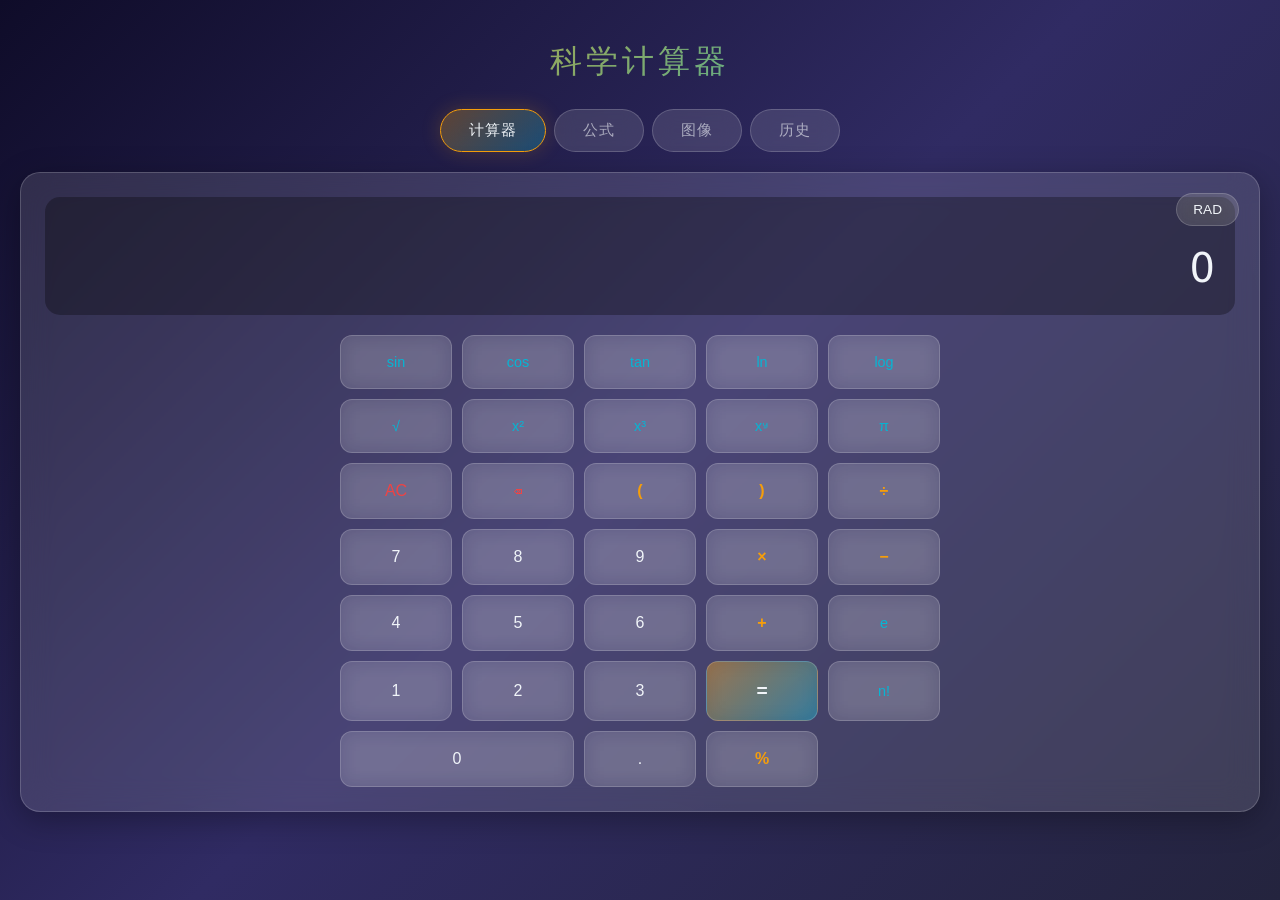
==== index.html @ 8cb12571 "Add scientific calculator with formula editor, function plotting, and history" ====
﻿<!DOCTYPE html>
<html lang="zh-CN">
<head>
<meta charset="UTF-8">
<meta name="viewport" content="width=device-width, initial-scale=1.0">
<title>科学计算器</title>
<link rel="stylesheet" href="style.css">
</head>
<body>
<div class="app-container">
  <div class="header">
    <h1>科学计算器</h1>
  </div>
  <div class="tabs">
    <button class="tab-btn active" onclick="switchTab(this,'calculator')">计算器</button>
    <button class="tab-btn" onclick="switchTab(this,'formula')">公式</button>
    <button class="tab-btn" onclick="switchTab(this,'plot')">图像</button>
    <button class="tab-btn" onclick="switchTab(this,'history')">历史</button>
  </div>
  <div id="tab-calculator" class="tab-content active">
    <div class="glass-card" style="position:relative">
      <button class="angle-toggle" id="angleToggle" onclick="toggleAngle()">RAD</button>
      <div class="calc-display">
        <div class="expr-line" id="exprLine"></div>
        <div class="result-line" id="resultLine">0</div>
      </div>
      <div class="calc-grid">
        <button class="calc-btn function" onclick="insertFunc(`sin(`)">sin</button>
        <button class="calc-btn function" onclick="insertFunc(`cos(`)">cos</button>
        <button class="calc-btn function" onclick="insertFunc(`tan(`)">tan</button>
        <button class="calc-btn function" onclick="insertFunc(`ln(`)">ln</button>
        <button class="calc-btn function" onclick="insertFunc(`log(`)">log</button>
        <button class="calc-btn function" onclick="insertFunc(`sqrt(`)">√</button>
        <button class="calc-btn function" onclick="insertFunc(`^2`)">x²</button>
        <button class="calc-btn function" onclick="insertFunc(`^3`)">x³</button>
        <button class="calc-btn function" onclick="insertFunc(`^`)">xʸ</button>
        <button class="calc-btn function" onclick="insertFunc(`pi`)">π</button>
        <button class="calc-btn clear" onclick="clearAll()">AC</button>
        <button class="calc-btn clear" onclick="deleteLast()">⌫</button>
        <button class="calc-btn operator" onclick="insertOp(`(`)">(</button>
        <button class="calc-btn operator" onclick="insertOp(`)`)">)</button>
        <button class="calc-btn operator" onclick="insertOp(`/`)">÷</button>
        <button class="calc-btn" onclick="insertNum(`7`)">7</button>
        <button class="calc-btn" onclick="insertNum(`8`)">8</button>
        <button class="calc-btn" onclick="insertNum(`9`)">9</button>
        <button class="calc-btn operator" onclick="insertOp(`*`)">×</button>
        <button class="calc-btn operator" onclick="insertOp(`-`)">−</button>
        <button class="calc-btn" onclick="insertNum(`4`)">4</button>
        <button class="calc-btn" onclick="insertNum(`5`)">5</button>
        <button class="calc-btn" onclick="insertNum(`6`)">6</button>
        <button class="calc-btn operator" onclick="insertOp(`+`)">+</button>
        <button class="calc-btn function" onclick="insertFunc(`e`)">e</button>
        <button class="calc-btn" onclick="insertNum(`1`)">1</button>
        <button class="calc-btn" onclick="insertNum(`2`)">2</button>
        <button class="calc-btn" onclick="insertNum(`3`)">3</button>
        <button class="calc-btn equals" onclick="calculate()">=</button>
        <button class="calc-btn function" onclick="insertFunc(`fact(`)">n!</button>
        <button class="calc-btn" onclick="insertNum(`0`)" style="grid-column:span 2">0</button>
        <button class="calc-btn" onclick="insertNum(`.`)">.</button>
        <button class="calc-btn operator" onclick="insertOp(`%`)">%</button>
      </div>
    </div>
  </div>
  <div id="tab-formula" class="tab-content">
    <div class="formula-section">
      <div class="glass-card">
        <h3 style="font-weight:400;margin-bottom:15px;color:var(--text-dim)">自定义公式编辑器</h3>
        <p style="font-size:0.9rem;color:var(--text-dim);margin-bottom:15px">输入数学表达式（如 a*x^2+b*x+c），系统将自动识别变量</p>
        <div class="formula-input-group">
          <input type="text" class="formula-input" id="formulaInput" placeholder="输入公式表达式，例如: a*x^2 + b*x + c" oninput="parseFormula()">
        </div>
        <div id="variablesPanel" class="variables-panel" style="display:none">
          <h4 style="font-size:0.95rem;color:var(--text-dim);margin-bottom:10px">识别到的变量（点击可快速填入）</h4>
          <div class="variable-list" id="variableTags"></div>
          <div class="variable-inputs" id="variableInputs"></div>
          <div style="display:flex;gap:10px;margin-top:15px">
            <button class="btn btn-primary" onclick="calculateFormula()">一键计算</button>
            <button class="btn" onclick="saveFormula()">保存公式</button>
            <button class="btn btn-danger" onclick="resetFormula()">重置</button>
          </div>
        </div>
        <div id="formulaResult" style="display:none">
          <div class="result-display">
            <div class="result-title">计算结果</div>
            <div class="result-value" id="resultValue"></div>
            <div class="result-process" id="resultProcess"></div>
          </div>
        </div>
      </div>
      <div class="glass-card saved-formulas">
        <h3>已保存的公式</h3>
        <div id="savedFormulasList">
          <div class="empty-state">
            <div class="empty-state-icon">📋</div>
            <div class="empty-state-text">暂无保存的公式</div>
          </div>
        </div>
      </div>
    </div>
  </div>
  <div id="tab-plot" class="tab-content">
    <div class="plot-section">
      <div class="glass-card">
        <h3 style="font-weight:400;margin-bottom:15px;color:var(--text-dim)">函数图像绘制</h3>
        <div class="plot-controls">
          <div class="plot-input-group" style="flex:2">
            <label>函数表达式 y = f(x)</label>
            <input type="text" id="plotFunctionInput" placeholder="例如: sin(x), x^2, ln(x)">
          </div>
          <button class="btn btn-primary" onclick="addFunction()">添加函数</button>
        </div>
        <div class="range-inputs">
          <div class="range-input-group">
            <label>X 最小值</label>
            <input type="number" id="xMin" value="-10" onchange="redrawPlot()">
          </div>
          <div class="range-input-group">
            <label>X 最大值</label>
            <input type="number" id="xMax" value="10" onchange="redrawPlot()">
          </div>
          <div class="range-input-group">
            <label>采样点数</label>
            <input type="number" id="samplePoints" value="500" onchange="redrawPlot()">
          </div>
        </div>
        <div class="functions-list" id="functionsList"></div>
      </div>
      <div class="plot-canvas-container">
        <canvas id="plotCanvas"></canvas>
      </div>
    </div>
  </div>
  <div id="tab-history" class="tab-content">
    <div class="history-section">
      <div class="glass-card">
        <div style="display:flex;justify-content:space-between;align-items:center;margin-bottom:20px">
          <h3 style="font-weight:400;color:var(--text-dim)">计算历史</h3>
          <button class="btn btn-danger" onclick="clearHistory()">清空历史</button>
        </div>
        <div id="historyList">
          <div class="empty-state">
            <div class="empty-state-icon">📜</div>
            <div class="empty-state-text">暂无历史记录</div>
          </div>
        </div>
      </div>
    </div>
  </div>
</div>
<script src="script.js"></script>
</body>
</html>
---- style.css ----
﻿*{margin:0;padding:0;box-sizing:border-box}
:root{--glass-bg:rgba(255,255,255,0.12);--glass-border:rgba(255,255,255,0.18);--glass-shadow:0 8px 32px rgba(0,0,0,0.3);--accent:#f59e0b;--accent2:#06b6d4;--text:#f1f5f9;--text-dim:rgba(241,245,249,0.6);--danger:#ef4444;--success:#22c55e}
body{min-height:100vh;background:linear-gradient(135deg,#0f0c29 0%,#302b63 50%,#24243e 100%);font-family:'Segoe UI',system-ui,-apple-system,sans-serif;color:var(--text);overflow-x:hidden}
.app-container{max-width:1400px;margin:0 auto;padding:20px;min-height:100vh;display:flex;flex-direction:column}
.header{text-align:center;padding:20px 0 10px}
.header h1{font-size:2rem;font-weight:300;letter-spacing:4px;background:linear-gradient(135deg,var(--accent),var(--accent2));-webkit-background-clip:text;-webkit-text-fill-color:transparent;text-transform:uppercase}
.tabs{display:flex;justify-content:center;gap:8px;margin:15px 0 20px}
.tab-btn{padding:10px 28px;border:1px solid var(--glass-border);background:var(--glass-bg);backdrop-filter:blur(10px);color:var(--text-dim);border-radius:25px;cursor:pointer;font-size:0.95rem;transition:all 0.3s ease;letter-spacing:1px}
.tab-btn:hover{background:rgba(255,255,255,0.2);color:var(--text)}
.tab-btn.active{background:linear-gradient(135deg,rgba(245,158,11,0.3),rgba(6,182,212,0.3));border-color:var(--accent);color:var(--text);box-shadow:0 0 20px rgba(245,158,11,0.2)}
.tab-content{display:none;animation:fadeIn 0.4s ease}
.tab-content.active{display:block}
@keyframes fadeIn{from{opacity:0;transform:translateY(10px)}to{opacity:1;transform:translateY(0)}}
.glass-card{background:var(--glass-bg);backdrop-filter:blur(16px);border:1px solid var(--glass-border);border-radius:20px;padding:24px;margin-bottom:20px;box-shadow:var(--glass-shadow)}
.calc-display{background:rgba(0,0,0,0.3);border-radius:15px;padding:20px;margin-bottom:20px;min-height:100px;display:flex;flex-direction:column;justify-content:flex-end}
.expr-line{font-size:1.1rem;color:var(--text-dim);text-align:right;min-height:28px;word-break:break-all}
.result-line{font-size:2.5rem;font-weight:300;text-align:right;color:var(--text);min-height:50px;word-break:break-all}
.angle-toggle{position:absolute;top:20px;right:20px;padding:8px 16px;border:1px solid var(--glass-border);background:var(--glass-bg);backdrop-filter:blur(10px);color:var(--text);border-radius:20px;cursor:pointer;font-size:0.85rem;transition:all 0.3s}
.angle-toggle:hover{background:rgba(255,255,255,0.2)}
.calc-grid{display:grid;grid-template-columns:repeat(5,1fr);gap:10px;max-width:600px;margin:0 auto}
.calc-btn{padding:18px 8px;border:1px solid var(--glass-border);background:var(--glass-bg);backdrop-filter:blur(10px);color:var(--text);border-radius:12px;cursor:pointer;font-size:1rem;transition:all 0.2s ease;user-select:none}
.calc-btn:hover{background:rgba(255,255,255,0.25);transform:translateY(-2px)}
.calc-btn:active{transform:scale(0.95);background:rgba(255,255,255,0.3)}
.calc-btn.operator{color:var(--accent);font-weight:600}
.calc-btn.function{color:var(--accent2);font-size:0.9rem}
.calc-btn.equals{background:linear-gradient(135deg,rgba(245,158,11,0.4),rgba(6,182,212,0.4));font-weight:700;font-size:1.2rem}
.calc-btn.clear{color:var(--danger)}
.formula-section{max-width:800px;margin:0 auto}
.formula-input-group{display:flex;gap:10px;margin-bottom:20px}
.formula-input{flex:1;padding:14px 18px;border:1px solid var(--glass-border);background:rgba(0,0,0,0.2);backdrop-filter:blur(10px);color:var(--text);border-radius:12px;font-size:1rem;outline:none;transition:border-color 0.3s}
.formula-input:focus{border-color:var(--accent)}
.formula-input::placeholder{color:var(--text-dim)}
.btn{padding:12px 24px;border:1px solid var(--glass-border);background:var(--glass-bg);backdrop-filter:blur(10px);color:var(--text);border-radius:12px;cursor:pointer;font-size:0.95rem;transition:all 0.3s;white-space:nowrap}
.btn:hover{background:rgba(255,255,255,0.2);transform:translateY(-1px)}
.btn-primary{background:linear-gradient(135deg,rgba(245,158,11,0.3),rgba(6,182,212,0.3));border-color:var(--accent)}
.btn-danger{color:var(--danger);border-color:var(--danger)}
.variables-panel{margin-top:20px}
.variable-list{display:flex;flex-wrap:wrap;gap:8px;margin-bottom:15px}
.variable-tag{padding:8px 16px;border:1px solid var(--accent);background:rgba(245,158,11,0.15);border-radius:20px;cursor:pointer;font-size:0.9rem;transition:all 0.3s;color:var(--accent)}
.variable-tag:hover{background:rgba(245,158,11,0.3);transform:scale(1.05)}
.variable-inputs{display:grid;grid-template-columns:repeat(auto-fill,minmax(200px,1fr));gap:12px;margin-bottom:20px}
.var-input-group{display:flex;flex-direction:column;gap:6px}
.var-input-group label{font-size:0.85rem;color:var(--text-dim);padding-left:4px}
.var-input-group input{padding:10px 14px;border:1px solid var(--glass-border);background:rgba(0,0,0,0.2);backdrop-filter:blur(10px);color:var(--text);border-radius:10px;font-size:0.95rem;outline:none;transition:border-color 0.3s}
.var-input-group input:focus{border-color:var(--accent2)}
.result-display{background:rgba(0,0,0,0.3);border-radius:12px;padding:20px;margin-top:20px}
.result-title{font-size:0.9rem;color:var(--text-dim);margin-bottom:10px}
.result-value{font-size:2rem;font-weight:300;color:var(--accent)}
.result-process{margin-top:15px;padding-top:15px;border-top:1px solid var(--glass-border);font-size:0.9rem;color:var(--text-dim);line-height:1.8;white-space:pre-wrap}
.saved-formulas{margin-top:30px}
.saved-formulas h3{font-size:1.1rem;font-weight:400;margin-bottom:15px;color:var(--text-dim)}
.formula-item{display:flex;justify-content:space-between;align-items:center;padding:12px 16px;border:1px solid var(--glass-border);background:rgba(0,0,0,0.15);border-radius:10px;margin-bottom:8px;transition:all 0.3s}
.formula-item:hover{background:rgba(255,255,255,0.1)}
.formula-info{flex:1}
.formula-name{font-weight:500;color:var(--text);margin-bottom:4px}
.formula-expr{font-size:0.85rem;color:var(--text-dim)}
.formula-actions{display:flex;gap:8px}
.formula-actions button{padding:6px 12px;font-size:0.8rem;border-radius:8px}
.plot-section{max-width:1000px;margin:0 auto}
.plot-controls{display:flex;flex-wrap:wrap;gap:10px;margin-bottom:20px;align-items:flex-end}
.plot-input-group{display:flex;flex-direction:column;gap:6px;flex:1;min-width:200px}
.plot-input-group label{font-size:0.85rem;color:var(--text-dim)}
.plot-input-group input{padding:10px 14px;border:1px solid var(--glass-border);background:rgba(0,0,0,0.2);backdrop-filter:blur(10px);color:var(--text);border-radius:10px;font-size:0.95rem;outline:none}
.plot-input-group input:focus{border-color:var(--accent2)}
.plot-canvas-container{position:relative;width:100%;height:500px;background:rgba(0,0,0,0.2);border-radius:15px;overflow:hidden;border:1px solid var(--glass-border)}
.plot-canvas-container canvas{width:100%!important;height:100%!important}
.functions-list{margin-top:15px}
.function-entry{display:flex;align-items:center;gap:10px;padding:10px 14px;border:1px solid var(--glass-border);background:rgba(0,0,0,0.15);border-radius:10px;margin-bottom:8px}
.function-color{width:20px;height:20px;border-radius:50%;flex-shrink:0}
.function-text{flex:1;font-size:0.95rem;color:var(--text)}
.function-delete{padding:4px 10px;font-size:0.8rem;color:var(--danger);cursor:pointer;border:1px solid var(--danger);background:transparent;border-radius:6px;transition:all 0.3s}
.function-delete:hover{background:rgba(239,68,68,0.2)}
.history-section{max-width:800px;margin:0 auto}
.history-list{display:flex;flex-direction:column;gap:10px}
.history-item{display:flex;justify-content:space-between;align-items:center;padding:14px 18px;border:1px solid var(--glass-border);background:rgba(0,0,0,0.15);border-radius:12px;transition:all 0.3s}
.history-item:hover{background:rgba(255,255,255,0.1)}
.history-info{flex:1}
.history-type{font-size:0.75rem;color:var(--text-dim);margin-bottom:4px;text-transform:uppercase;letter-spacing:1px}
.history-expr{font-size:0.95rem;color:var(--text);margin-bottom:4px}
.history-result{font-size:1.1rem;color:var(--accent);font-weight:500}
.history-time{font-size:0.8rem;color:var(--text-dim)}
.history-actions{display:flex;gap:6px}
.history-actions button{padding:6px 12px;font-size:0.8rem;border-radius:8px}
.empty-state{text-align:center;padding:60px 20px;color:var(--text-dim)}
.empty-state-icon{font-size:3rem;margin-bottom:15px;opacity:0.5}
.empty-state-text{font-size:1rem}
.range-inputs{display:flex;gap:10px;flex-wrap:wrap;margin-bottom:15px}
.range-input-group{display:flex;flex-direction:column;gap:4px}
.range-input-group label{font-size:0.8rem;color:var(--text-dim)}
.range-input-group input{padding:8px 12px;border:1px solid var(--glass-border);background:rgba(0,0,0,0.2);backdrop-filter:blur(10px);color:var(--text);border-radius:8px;font-size:0.9rem;width:100px;outline:none}
.modal-overlay{position:fixed;top:0;left:0;right:0;bottom:0;background:rgba(0,0,0,0.6);backdrop-filter:blur(5px);display:flex;align-items:center;justify-content:center;z-index:1000;animation:fadeIn 0.3s}
.modal{background:rgba(30,30,60,0.95);border:1px solid var(--glass-border);border-radius:20px;padding:30px;max-width:500px;width:90%;box-shadow:0 20px 60px rgba(0,0,0,0.5)}
.modal h3{font-size:1.3rem;font-weight:400;margin-bottom:20px;color:var(--text)}
.modal-input{width:100%;padding:12px 16px;border:1px solid var(--glass-border);background:rgba(0,0,0,0.3);backdrop-filter:blur(10px);color:var(--text);border-radius:10px;font-size:1rem;margin-bottom:15px;outline:none}
.modal-buttons{display:flex;gap:10px;justify-content:flex-end}
.toast{position:fixed;bottom:30px;left:50%;transform:translateX(-50%);padding:12px 24px;background:linear-gradient(135deg,rgba(245,158,11,0.9),rgba(6,182,212,0.9));border-radius:25px;font-size:0.95rem;z-index:2000;animation:slideUp 0.3s ease;box-shadow:0 10px 30px rgba(0,0,0,0.3)}
@keyframes slideUp{from{opacity:0;transform:translateX(-50%) translateY(20px)}to{opacity:1;transform:translateX(-50%) translateY(0)}}
@media(max-width:768px){.calc-grid{grid-template-columns:repeat(4,1fr)}.calc-btn{padding:14px 6px;font-size:0.9rem}.result-line{font-size:2rem}.plot-canvas-container{height:350px}}
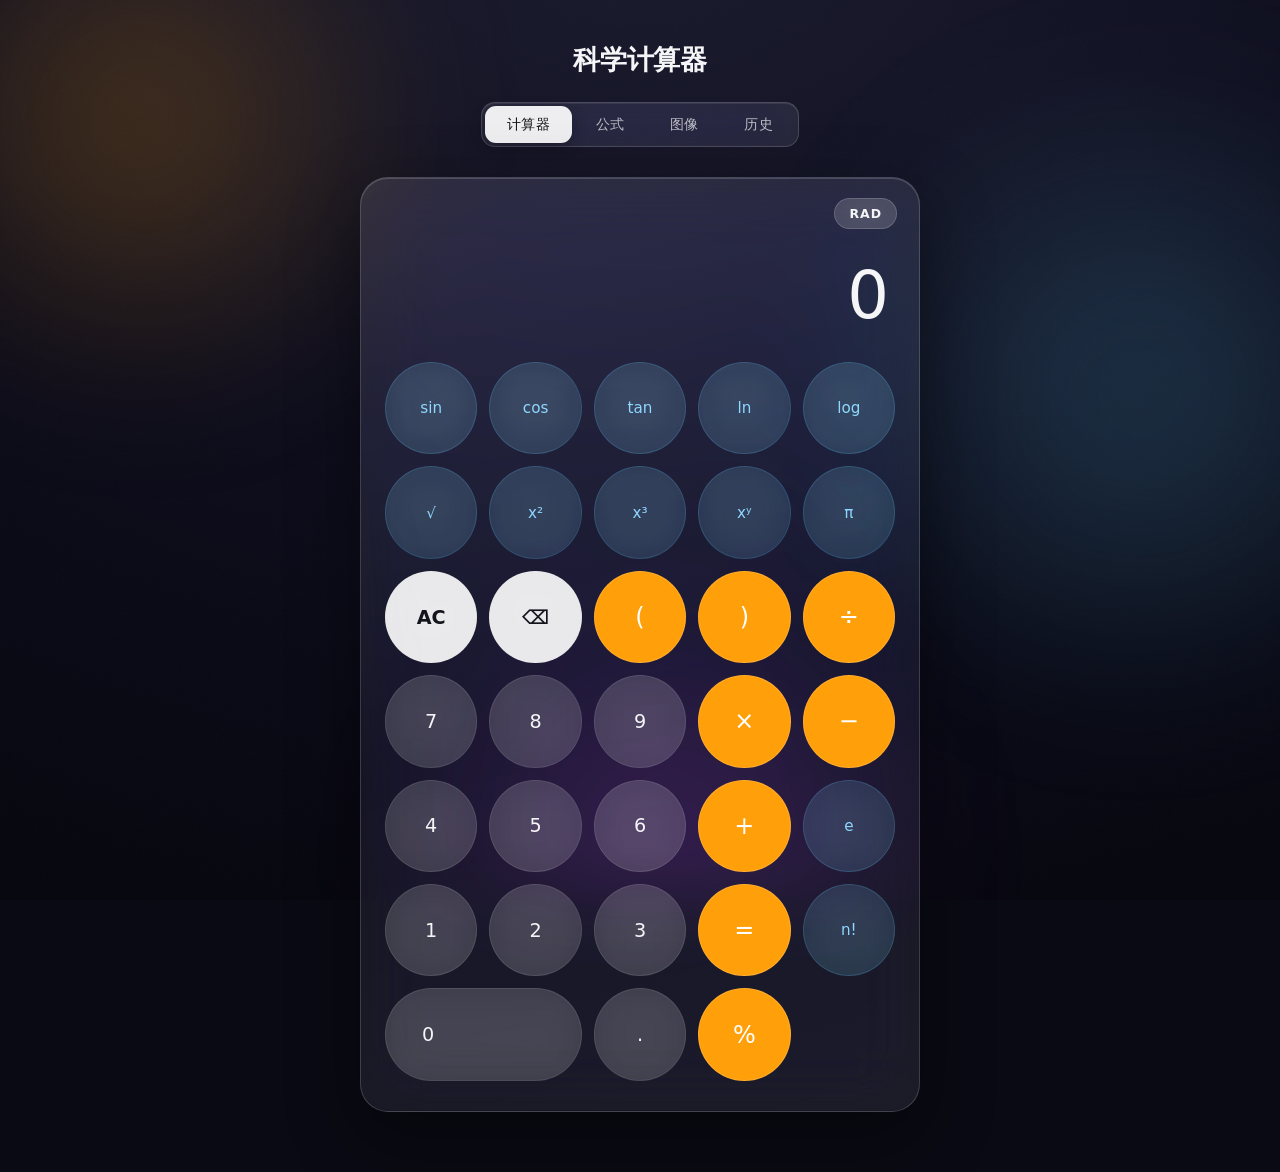
==== commit ab4f4307: "feat: replace calculator with Apple-style glass UI" ====
--- a/index.html
+++ b/index.html
@@ -7,6 +7,11 @@
 <link rel="stylesheet" href="style.css">
 </head>
 <body>
+<div class="bg" aria-hidden="true">
+  <div class="blob blob-1"></div>
+  <div class="blob blob-2"></div>
+  <div class="blob blob-3"></div>
+</div>
 <div class="app-container">
   <div class="header">
     <h1>科学计算器</h1>
@@ -18,7 +23,7 @@
     <button class="tab-btn" onclick="switchTab(this,'history')">历史</button>
   </div>
   <div id="tab-calculator" class="tab-content active">
-    <div class="glass-card" style="position:relative">
+    <div class="glass-card calc-panel">
       <button class="angle-toggle" id="angleToggle" onclick="toggleAngle()">RAD</button>
       <div class="calc-display">
         <div class="expr-line" id="exprLine"></div>
@@ -55,7 +60,7 @@
         <button class="calc-btn" onclick="insertNum(`3`)">3</button>
         <button class="calc-btn equals" onclick="calculate()">=</button>
         <button class="calc-btn function" onclick="insertFunc(`fact(`)">n!</button>
-        <button class="calc-btn" onclick="insertNum(`0`)" style="grid-column:span 2">0</button>
+        <button class="calc-btn zero" onclick="insertNum(`0`)">0</button>
         <button class="calc-btn" onclick="insertNum(`.`)">.</button>
         <button class="calc-btn operator" onclick="insertOp(`%`)">%</button>
       </div>
@@ -66,6 +71,13 @@
       <div class="glass-card">
         <h3 style="font-weight:400;margin-bottom:15px;color:var(--text-dim)">自定义公式编辑器</h3>
         <p style="font-size:0.9rem;color:var(--text-dim);margin-bottom:15px">输入数学表达式（如 a*x^2+b*x+c），系统将自动识别变量</p>
+        <div class="preset-block">
+          <div class="preset-head">
+            <h3>预设公式</h3>
+            <span class="preset-hint">点击即可填入并演示计算</span>
+          </div>
+          <div class="preset-list" id="presetList"></div>
+        </div>
         <div class="formula-input-group">
           <input type="text" class="formula-input" id="formulaInput" placeholder="输入公式表达式，例如: a*x^2 + b*x + c" oninput="parseFormula()">
         </div>
--- a/style.css
+++ b/style.css
@@ -1,98 +1,216 @@
 ﻿*{margin:0;padding:0;box-sizing:border-box}
-:root{--glass-bg:rgba(255,255,255,0.12);--glass-border:rgba(255,255,255,0.18);--glass-shadow:0 8px 32px rgba(0,0,0,0.3);--accent:#f59e0b;--accent2:#06b6d4;--text:#f1f5f9;--text-dim:rgba(241,245,249,0.6);--danger:#ef4444;--success:#22c55e}
-body{min-height:100vh;background:linear-gradient(135deg,#0f0c29 0%,#302b63 50%,#24243e 100%);font-family:'Segoe UI',system-ui,-apple-system,sans-serif;color:var(--text);overflow-x:hidden}
-.app-container{max-width:1400px;margin:0 auto;padding:20px;min-height:100vh;display:flex;flex-direction:column}
-.header{text-align:center;padding:20px 0 10px}
-.header h1{font-size:2rem;font-weight:300;letter-spacing:4px;background:linear-gradient(135deg,var(--accent),var(--accent2));-webkit-background-clip:text;-webkit-text-fill-color:transparent;text-transform:uppercase}
-.tabs{display:flex;justify-content:center;gap:8px;margin:15px 0 20px}
-.tab-btn{padding:10px 28px;border:1px solid var(--glass-border);background:var(--glass-bg);backdrop-filter:blur(10px);color:var(--text-dim);border-radius:25px;cursor:pointer;font-size:0.95rem;transition:all 0.3s ease;letter-spacing:1px}
-.tab-btn:hover{background:rgba(255,255,255,0.2);color:var(--text)}
-.tab-btn.active{background:linear-gradient(135deg,rgba(245,158,11,0.3),rgba(6,182,212,0.3));border-color:var(--accent);color:var(--text);box-shadow:0 0 20px rgba(245,158,11,0.2)}
-.tab-content{display:none;animation:fadeIn 0.4s ease}
+:root{
+  --text:#f5f5f7;
+  --text-dim:rgba(245,245,247,0.72);
+  --text-faint:rgba(245,245,247,0.5);
+  --accent:#ff9f0a;
+  --accent-hover:#ffb340;
+  --cyan:#64d2ff;
+  --danger:#ff453a;
+  --success:#32d74b;
+  --glass-bg:rgba(255,255,255,0.08);
+  --glass-strong:rgba(255,255,255,0.14);
+  --glass-border:rgba(255,255,255,0.16);
+  --glass-shadow:0 24px 70px rgba(0,0,0,0.45);
+}
+html{color-scheme:dark}
+body{
+  min-height:100vh;
+  background:#0a0a14;
+  font-family:-apple-system,BlinkMacSystemFont,"SF Pro Display","SF Pro Text","Segoe UI",system-ui,sans-serif;
+  color:var(--text);
+  overflow-x:hidden;
+  -webkit-font-smoothing:antialiased;
+  font-optical-sizing:auto;
+  text-rendering:optimizeLegibility;
+}
+.bg{position:fixed;inset:0;z-index:-1;overflow:hidden;background:radial-gradient(120% 120% at 50% -10%,#1c1c30 0%,#0d0d1c 55%,#07070f 100%)}
+.blob{position:absolute;border-radius:50%;filter:blur(90px);opacity:0.55;will-change:transform}
+.blob-1{width:560px;height:560px;left:-140px;top:-160px;background:radial-gradient(circle,rgba(255,159,10,0.5),transparent 70%)}
+.blob-2{width:640px;height:640px;right:-180px;top:8%;background:radial-gradient(circle,rgba(100,210,255,0.42),transparent 70%)}
+.blob-3{width:520px;height:520px;left:32%;bottom:-220px;background:radial-gradient(circle,rgba(191,90,242,0.4),transparent 70%)}
+.bg::after{content:"";position:absolute;inset:0;background-image:url("data:image/svg+xml,%3Csvg xmlns='http://www.w3.org/2000/svg' width='160' height='160'%3E%3Cfilter id='n'%3E%3CfeTurbulence type='fractalNoise' baseFrequency='0.9' numOctaves='2'/%3E%3C/filter%3E%3Crect width='100%25' height='100%25' filter='url(%23n)' opacity='0.05'/%3E%3C/svg%3E");opacity:0.4;mix-blend-mode:overlay;pointer-events:none}
+.app-container{max-width:1200px;margin:0 auto;padding:32px 20px 60px;min-height:100vh;display:flex;flex-direction:column}
+.header{text-align:center;padding:10px 0 2px}
+.header h1{font-size:1.7rem;font-weight:600;letter-spacing:-0.01em;color:var(--text)}
+.tabs{display:flex;justify-content:center;gap:2px;margin:22px auto 30px;width:fit-content;max-width:100%;padding:3px;background:var(--glass-bg);border:1px solid var(--glass-border);border-radius:14px;backdrop-filter:blur(24px) saturate(180%);-webkit-backdrop-filter:blur(24px) saturate(180%);box-shadow:inset 0 1px 0 rgba(255,255,255,0.08)}
+.tab-btn{flex:1;border:none;background:transparent;color:var(--text-dim);padding:9px 22px;border-radius:11px;cursor:pointer;font:inherit;font-size:0.9rem;font-weight:500;letter-spacing:0.01em;white-space:nowrap;transition:background-color 0.22s ease,color 0.22s ease}
+.tab-btn:hover{color:var(--text)}
+.tab-btn:active{color:var(--text)}
+.tab-btn.active{background:rgba(255,255,255,0.92);color:#111;box-shadow:0 4px 14px rgba(0,0,0,0.3)}
+.tab-content{display:none;animation:tabIn 0.32s cubic-bezier(0.25,0.46,0.45,0.94)}
 .tab-content.active{display:block}
-@keyframes fadeIn{from{opacity:0;transform:translateY(10px)}to{opacity:1;transform:translateY(0)}}
-.glass-card{background:var(--glass-bg);backdrop-filter:blur(16px);border:1px solid var(--glass-border);border-radius:20px;padding:24px;margin-bottom:20px;box-shadow:var(--glass-shadow)}
-.calc-display{background:rgba(0,0,0,0.3);border-radius:15px;padding:20px;margin-bottom:20px;min-height:100px;display:flex;flex-direction:column;justify-content:flex-end}
-.expr-line{font-size:1.1rem;color:var(--text-dim);text-align:right;min-height:28px;word-break:break-all}
-.result-line{font-size:2.5rem;font-weight:300;text-align:right;color:var(--text);min-height:50px;word-break:break-all}
-.angle-toggle{position:absolute;top:20px;right:20px;padding:8px 16px;border:1px solid var(--glass-border);background:var(--glass-bg);backdrop-filter:blur(10px);color:var(--text);border-radius:20px;cursor:pointer;font-size:0.85rem;transition:all 0.3s}
-.angle-toggle:hover{background:rgba(255,255,255,0.2)}
-.calc-grid{display:grid;grid-template-columns:repeat(5,1fr);gap:10px;max-width:600px;margin:0 auto}
-.calc-btn{padding:18px 8px;border:1px solid var(--glass-border);background:var(--glass-bg);backdrop-filter:blur(10px);color:var(--text);border-radius:12px;cursor:pointer;font-size:1rem;transition:all 0.2s ease;user-select:none}
-.calc-btn:hover{background:rgba(255,255,255,0.25);transform:translateY(-2px)}
-.calc-btn:active{transform:scale(0.95);background:rgba(255,255,255,0.3)}
-.calc-btn.operator{color:var(--accent);font-weight:600}
-.calc-btn.function{color:var(--accent2);font-size:0.9rem}
-.calc-btn.equals{background:linear-gradient(135deg,rgba(245,158,11,0.4),rgba(6,182,212,0.4));font-weight:700;font-size:1.2rem}
-.calc-btn.clear{color:var(--danger)}
+@keyframes tabIn{from{opacity:0;transform:translateY(8px)}to{opacity:1;transform:none}}
+.glass-card{
+  position:relative;
+  background:linear-gradient(165deg,rgba(255,255,255,0.105) 0%,rgba(255,255,255,0.05) 55%,rgba(255,255,255,0.075) 100%);
+  backdrop-filter:blur(34px) saturate(180%);
+  -webkit-backdrop-filter:blur(34px) saturate(180%);
+  border:1px solid var(--glass-border);
+  border-radius:28px;
+  padding:28px;
+  margin-bottom:24px;
+  box-shadow:var(--glass-shadow),inset 0 1px 0 rgba(255,255,255,0.16),inset 0 -1px 0 rgba(0,0,0,0.12);
+}
+.calc-panel{max-width:560px;margin:0 auto;padding:24px 24px 30px}
+.calc-display{display:flex;flex-direction:column;justify-content:flex-end;align-items:flex-end;min-height:150px;padding:14px 8px 22px;overflow:hidden}
+.expr-line{font-size:1.15rem;color:var(--text-faint);text-align:right;min-height:28px;word-break:break-all;letter-spacing:0.01em;font-variant-numeric:tabular-nums;line-height:1.4}
+.result-line{font-size:clamp(2.7rem,8vw,4.1rem);font-weight:200;letter-spacing:-0.03em;text-align:right;color:var(--text);min-height:1.05em;word-break:break-all;font-variant-numeric:tabular-nums;line-height:1.05}
+.angle-toggle{position:absolute;top:20px;right:22px;z-index:2;padding:7px 14px;border:1px solid var(--glass-border);background:var(--glass-strong);backdrop-filter:blur(20px);-webkit-backdrop-filter:blur(20px);color:var(--text);border-radius:999px;cursor:pointer;font:inherit;font-size:0.78rem;font-weight:600;letter-spacing:0.08em;transition:background-color 0.2s ease,transform 0.12s ease}
+.angle-toggle:hover{background:rgba(255,255,255,0.24)}
+.angle-toggle:active{transform:scale(0.92)}
+.calc-grid{display:grid;grid-template-columns:repeat(5,1fr);gap:12px;margin-top:10px}
+.calc-btn{
+  aspect-ratio:1;
+  border:1px solid rgba(255,255,255,0.1);
+  background:var(--glass-strong);
+  backdrop-filter:blur(18px) saturate(160%);
+  -webkit-backdrop-filter:blur(18px) saturate(160%);
+  color:var(--text);
+  border-radius:50%;
+  cursor:pointer;
+  font:inherit;
+  font-size:1.2rem;
+  display:flex;align-items:center;justify-content:center;
+  user-select:none;-webkit-user-select:none;
+  -webkit-tap-highlight-color:transparent;
+  font-variant-numeric:tabular-nums;
+  transition:background-color 0.15s ease,transform 0.12s ease,border-color 0.15s ease;
+}
+.calc-btn:hover{background:rgba(255,255,255,0.22);border-color:rgba(255,255,255,0.16)}
+.calc-btn:active{transform:scale(0.9);background:rgba(255,255,255,0.3)}
+.calc-btn.operator,.calc-btn.equals{background:var(--accent);border-color:rgba(255,255,255,0.14);color:#fff;font-size:1.5rem;font-weight:500}
+.calc-btn.operator:hover,.calc-btn.equals:hover{background:var(--accent-hover)}
+.calc-btn.operator:active,.calc-btn.equals:active{background:#ffc467}
+.calc-btn.function{background:rgba(100,210,255,0.13);border-color:rgba(100,210,255,0.18);color:#8fd8ff;font-size:0.95rem;font-weight:500}
+.calc-btn.function:hover{background:rgba(100,210,255,0.22)}
+.calc-btn.function:active{background:rgba(100,210,255,0.3)}
+.calc-btn.clear{background:rgba(255,255,255,0.9);border-color:transparent;color:#14141c;font-weight:600}
+.calc-btn.clear:hover{background:#fff}
+.calc-btn.clear:active{background:rgba(255,255,255,0.72)}
+.calc-btn.zero{grid-column:span 2;aspect-ratio:auto;border-radius:999px;justify-content:flex-start;padding-left:36px}
+.btn{padding:11px 22px;border:1px solid var(--glass-border);background:var(--glass-strong);backdrop-filter:blur(20px);-webkit-backdrop-filter:blur(20px);color:var(--text);border-radius:999px;cursor:pointer;font:inherit;font-size:0.92rem;font-weight:500;transition:background-color 0.2s ease,transform 0.12s ease;white-space:nowrap}
+.btn:hover{background:rgba(255,255,255,0.22)}
+.btn:active{transform:scale(0.96)}
+.btn-primary{background:var(--accent);border-color:transparent;color:#fff;font-weight:600}
+.btn-primary:hover{background:var(--accent-hover)}
+.btn-danger{color:var(--danger);border-color:rgba(255,69,58,0.4);background:rgba(255,69,58,0.12)}
+.btn-danger:hover{background:rgba(255,69,58,0.22)}
 .formula-section{max-width:800px;margin:0 auto}
 .formula-input-group{display:flex;gap:10px;margin-bottom:20px}
-.formula-input{flex:1;padding:14px 18px;border:1px solid var(--glass-border);background:rgba(0,0,0,0.2);backdrop-filter:blur(10px);color:var(--text);border-radius:12px;font-size:1rem;outline:none;transition:border-color 0.3s}
-.formula-input:focus{border-color:var(--accent)}
-.formula-input::placeholder{color:var(--text-dim)}
-.btn{padding:12px 24px;border:1px solid var(--glass-border);background:var(--glass-bg);backdrop-filter:blur(10px);color:var(--text);border-radius:12px;cursor:pointer;font-size:0.95rem;transition:all 0.3s;white-space:nowrap}
-.btn:hover{background:rgba(255,255,255,0.2);transform:translateY(-1px)}
-.btn-primary{background:linear-gradient(135deg,rgba(245,158,11,0.3),rgba(6,182,212,0.3));border-color:var(--accent)}
-.btn-danger{color:var(--danger);border-color:var(--danger)}
+.formula-input,.plot-input-group input,.range-input-group input,.var-input-group input,.modal-input{
+  border:1px solid var(--glass-border);
+  background:rgba(0,0,0,0.28);
+  backdrop-filter:blur(12px);
+  -webkit-backdrop-filter:blur(12px);
+  color:var(--text);
+  border-radius:14px;
+  font:inherit;
+  outline:none;
+  transition:border-color 0.2s ease,box-shadow 0.2s ease;
+}
+.formula-input:focus,.plot-input-group input:focus,.range-input-group input:focus,.var-input-group input:focus,.modal-input:focus{
+  border-color:rgba(100,210,255,0.55);
+  box-shadow:0 0 0 3px rgba(100,210,255,0.16);
+}
+.formula-input{flex:1;padding:14px 18px;font-size:1rem}
+.formula-input::placeholder,.plot-input-group input::placeholder{color:var(--text-faint)}
 .variables-panel{margin-top:20px}
-.variable-list{display:flex;flex-wrap:wrap;gap:8px;margin-bottom:15px}
-.variable-tag{padding:8px 16px;border:1px solid var(--accent);background:rgba(245,158,11,0.15);border-radius:20px;cursor:pointer;font-size:0.9rem;transition:all 0.3s;color:var(--accent)}
-.variable-tag:hover{background:rgba(245,158,11,0.3);transform:scale(1.05)}
+.variable-tag{padding:8px 16px;border:1px solid rgba(255,159,10,0.35);background:rgba(255,159,10,0.12);border-radius:999px;cursor:pointer;font-size:0.9rem;font-weight:500;transition:background-color 0.2s ease,transform 0.15s ease;color:#ffb340;display:inline-block}
+.variable-tag:hover{background:rgba(255,159,10,0.24);transform:scale(1.04)}
 .variable-inputs{display:grid;grid-template-columns:repeat(auto-fill,minmax(200px,1fr));gap:12px;margin-bottom:20px}
 .var-input-group{display:flex;flex-direction:column;gap:6px}
 .var-input-group label{font-size:0.85rem;color:var(--text-dim);padding-left:4px}
-.var-input-group input{padding:10px 14px;border:1px solid var(--glass-border);background:rgba(0,0,0,0.2);backdrop-filter:blur(10px);color:var(--text);border-radius:10px;font-size:0.95rem;outline:none;transition:border-color 0.3s}
-.var-input-group input:focus{border-color:var(--accent2)}
-.result-display{background:rgba(0,0,0,0.3);border-radius:12px;padding:20px;margin-top:20px}
-.result-title{font-size:0.9rem;color:var(--text-dim);margin-bottom:10px}
-.result-value{font-size:2rem;font-weight:300;color:var(--accent)}
-.result-process{margin-top:15px;padding-top:15px;border-top:1px solid var(--glass-border);font-size:0.9rem;color:var(--text-dim);line-height:1.8;white-space:pre-wrap}
+.var-input-group input{padding:10px 14px;font-size:0.95rem}
+.result-display{background:rgba(0,0,0,0.25);border:1px solid var(--glass-border);border-radius:18px;padding:20px;margin-top:20px;box-shadow:inset 0 1px 0 rgba(255,255,255,0.06)}
+.result-title{font-size:0.85rem;color:var(--text-dim);margin-bottom:10px;letter-spacing:0.02em}
+.result-value{font-size:2rem;font-weight:300;color:#ffb340;letter-spacing:-0.01em}
+.result-process{margin-top:15px;padding-top:15px;border-top:1px solid rgba(255,255,255,0.08);font-size:0.9rem;color:var(--text-dim);line-height:1.8;white-space:pre-wrap}
 .saved-formulas{margin-top:30px}
-.saved-formulas h3{font-size:1.1rem;font-weight:400;margin-bottom:15px;color:var(--text-dim)}
-.formula-item{display:flex;justify-content:space-between;align-items:center;padding:12px 16px;border:1px solid var(--glass-border);background:rgba(0,0,0,0.15);border-radius:10px;margin-bottom:8px;transition:all 0.3s}
-.formula-item:hover{background:rgba(255,255,255,0.1)}
+.saved-formulas h3{font-size:1.05rem;font-weight:600;margin-bottom:15px;color:var(--text);letter-spacing:-0.005em}
+.formula-item{display:flex;justify-content:space-between;align-items:center;padding:13px 16px;border:1px solid rgba(255,255,255,0.1);background:rgba(255,255,255,0.05);border-radius:14px;margin-bottom:8px;transition:background-color 0.2s ease}
+.formula-item:hover{background:rgba(255,255,255,0.09)}
 .formula-info{flex:1}
-.formula-name{font-weight:500;color:var(--text);margin-bottom:4px}
+.formula-name{font-weight:600;color:var(--text);margin-bottom:4px}
 .formula-expr{font-size:0.85rem;color:var(--text-dim)}
 .formula-actions{display:flex;gap:8px}
-.formula-actions button{padding:6px 12px;font-size:0.8rem;border-radius:8px}
+.formula-actions button{padding:6px 14px;font-size:0.8rem}
 .plot-section{max-width:1000px;margin:0 auto}
 .plot-controls{display:flex;flex-wrap:wrap;gap:10px;margin-bottom:20px;align-items:flex-end}
 .plot-input-group{display:flex;flex-direction:column;gap:6px;flex:1;min-width:200px}
-.plot-input-group label{font-size:0.85rem;color:var(--text-dim)}
-.plot-input-group input{padding:10px 14px;border:1px solid var(--glass-border);background:rgba(0,0,0,0.2);backdrop-filter:blur(10px);color:var(--text);border-radius:10px;font-size:0.95rem;outline:none}
-.plot-input-group input:focus{border-color:var(--accent2)}
-.plot-canvas-container{position:relative;width:100%;height:500px;background:rgba(0,0,0,0.2);border-radius:15px;overflow:hidden;border:1px solid var(--glass-border)}
+.plot-input-group label,.range-input-group label{font-size:0.82rem;color:var(--text-dim)}
+.plot-input-group input{padding:10px 14px;font-size:0.95rem}
+.plot-canvas-container{position:relative;width:100%;height:500px;background:rgba(0,0,0,0.28);border-radius:24px;overflow:hidden;border:1px solid var(--glass-border);box-shadow:inset 0 1px 0 rgba(255,255,255,0.06)}
 .plot-canvas-container canvas{width:100%!important;height:100%!important}
 .functions-list{margin-top:15px}
-.function-entry{display:flex;align-items:center;gap:10px;padding:10px 14px;border:1px solid var(--glass-border);background:rgba(0,0,0,0.15);border-radius:10px;margin-bottom:8px}
+.function-entry{display:flex;align-items:center;gap:10px;padding:10px 14px;border:1px solid rgba(255,255,255,0.1);background:rgba(255,255,255,0.05);border-radius:12px;margin-bottom:8px}
 .function-color{width:20px;height:20px;border-radius:50%;flex-shrink:0}
 .function-text{flex:1;font-size:0.95rem;color:var(--text)}
-.function-delete{padding:4px 10px;font-size:0.8rem;color:var(--danger);cursor:pointer;border:1px solid var(--danger);background:transparent;border-radius:6px;transition:all 0.3s}
-.function-delete:hover{background:rgba(239,68,68,0.2)}
+.function-delete{padding:4px 10px;font-size:0.8rem;color:var(--danger);cursor:pointer;border:1px solid rgba(255,69,58,0.4);background:transparent;border-radius:999px;transition:background-color 0.2s ease}
+.function-delete:hover{background:rgba(255,69,58,0.2)}
+.range-inputs{display:flex;gap:10px;flex-wrap:wrap;margin-bottom:15px}
+.range-input-group{display:flex;flex-direction:column;gap:4px}
+.range-input-group input{padding:8px 12px;font-size:0.9rem;width:100px;border-radius:10px}
 .history-section{max-width:800px;margin:0 auto}
-.history-list{display:flex;flex-direction:column;gap:10px}
-.history-item{display:flex;justify-content:space-between;align-items:center;padding:14px 18px;border:1px solid var(--glass-border);background:rgba(0,0,0,0.15);border-radius:12px;transition:all 0.3s}
-.history-item:hover{background:rgba(255,255,255,0.1)}
+.history-item{display:flex;justify-content:space-between;align-items:center;padding:14px 18px;border:1px solid rgba(255,255,255,0.1);background:rgba(255,255,255,0.05);border-radius:16px;margin-bottom:8px;transition:background-color 0.2s ease}
+.history-item:hover{background:rgba(255,255,255,0.09)}
 .history-info{flex:1}
-.history-type{font-size:0.75rem;color:var(--text-dim);margin-bottom:4px;text-transform:uppercase;letter-spacing:1px}
+.history-type{font-size:0.72rem;color:var(--text-faint);margin-bottom:4px;text-transform:uppercase;letter-spacing:0.08em;font-weight:600}
 .history-expr{font-size:0.95rem;color:var(--text);margin-bottom:4px}
-.history-result{font-size:1.1rem;color:var(--accent);font-weight:500}
-.history-time{font-size:0.8rem;color:var(--text-dim)}
+.history-result{font-size:1.05rem;color:#ffb340;font-weight:600}
+.history-time{font-size:0.78rem;color:var(--text-faint)}
 .history-actions{display:flex;gap:6px}
-.history-actions button{padding:6px 12px;font-size:0.8rem;border-radius:8px}
+.history-actions button{padding:6px 14px;font-size:0.8rem}
 .empty-state{text-align:center;padding:60px 20px;color:var(--text-dim)}
 .empty-state-icon{font-size:3rem;margin-bottom:15px;opacity:0.5}
 .empty-state-text{font-size:1rem}
-.range-inputs{display:flex;gap:10px;flex-wrap:wrap;margin-bottom:15px}
-.range-input-group{display:flex;flex-direction:column;gap:4px}
-.range-input-group label{font-size:0.8rem;color:var(--text-dim)}
-.range-input-group input{padding:8px 12px;border:1px solid var(--glass-border);background:rgba(0,0,0,0.2);backdrop-filter:blur(10px);color:var(--text);border-radius:8px;font-size:0.9rem;width:100px;outline:none}
-.modal-overlay{position:fixed;top:0;left:0;right:0;bottom:0;background:rgba(0,0,0,0.6);backdrop-filter:blur(5px);display:flex;align-items:center;justify-content:center;z-index:1000;animation:fadeIn 0.3s}
-.modal{background:rgba(30,30,60,0.95);border:1px solid var(--glass-border);border-radius:20px;padding:30px;max-width:500px;width:90%;box-shadow:0 20px 60px rgba(0,0,0,0.5)}
-.modal h3{font-size:1.3rem;font-weight:400;margin-bottom:20px;color:var(--text)}
-.modal-input{width:100%;padding:12px 16px;border:1px solid var(--glass-border);background:rgba(0,0,0,0.3);backdrop-filter:blur(10px);color:var(--text);border-radius:10px;font-size:1rem;margin-bottom:15px;outline:none}
+.modal-overlay{position:fixed;inset:0;background:rgba(5,5,14,0.55);backdrop-filter:blur(18px);-webkit-backdrop-filter:blur(18px);display:flex;align-items:center;justify-content:center;z-index:1000;animation:overlayIn 0.25s ease}
+@keyframes overlayIn{from{opacity:0}to{opacity:1}}
+.modal{background:rgba(30,30,48,0.78);backdrop-filter:blur(40px) saturate(180%);-webkit-backdrop-filter:blur(40px) saturate(180%);border:1px solid var(--glass-border);border-radius:24px;padding:28px;max-width:500px;width:90%;box-shadow:0 30px 80px rgba(0,0,0,0.5),inset 0 1px 0 rgba(255,255,255,0.14);animation:modalIn 0.28s cubic-bezier(0.25,0.46,0.45,0.94)}
+@keyframes modalIn{from{opacity:0;transform:scale(0.96) translateY(8px)}to{opacity:1;transform:none}}
+.modal h3{font-size:1.25rem;font-weight:600;margin-bottom:20px;color:var(--text);letter-spacing:-0.01em}
+.modal-input{width:100%;padding:12px 16px;font-size:1rem;margin-bottom:15px}
 .modal-buttons{display:flex;gap:10px;justify-content:flex-end}
-.toast{position:fixed;bottom:30px;left:50%;transform:translateX(-50%);padding:12px 24px;background:linear-gradient(135deg,rgba(245,158,11,0.9),rgba(6,182,212,0.9));border-radius:25px;font-size:0.95rem;z-index:2000;animation:slideUp 0.3s ease;box-shadow:0 10px 30px rgba(0,0,0,0.3)}
-@keyframes slideUp{from{opacity:0;transform:translateX(-50%) translateY(20px)}to{opacity:1;transform:translateX(-50%) translateY(0)}}
-@media(max-width:768px){.calc-grid{grid-template-columns:repeat(4,1fr)}.calc-btn{padding:14px 6px;font-size:0.9rem}.result-line{font-size:2rem}.plot-canvas-container{height:350px}}
+.toast{position:fixed;bottom:32px;left:50%;transform:translateX(-50%);padding:12px 24px;background:rgba(36,36,56,0.72);backdrop-filter:blur(24px) saturate(180%);-webkit-backdrop-filter:blur(24px) saturate(180%);border:1px solid var(--glass-border);color:var(--text);border-radius:999px;font-size:0.92rem;z-index:2000;box-shadow:0 12px 36px rgba(0,0,0,0.4),inset 0 1px 0 rgba(255,255,255,0.12);animation:slideUp 0.3s cubic-bezier(0.25,0.46,0.45,0.94)}
+@keyframes slideUp{from{opacity:0;transform:translateX(-50%) translateY(16px)}to{opacity:1;transform:translateX(-50%) translateY(0)}}
+button:focus-visible,input:focus-visible{outline:2px solid rgba(100,210,255,0.7);outline-offset:2px}
+@supports not ((backdrop-filter:blur(1px)) or (-webkit-backdrop-filter:blur(1px))){
+  .glass-card,.tabs,.calc-btn,.angle-toggle,.btn,.modal,.toast{background:rgba(26,26,40,0.97)}
+}
+@media(max-width:768px){
+  .app-container{padding:20px 12px 40px}
+  .header h1{font-size:1.4rem}
+  .tabs{width:100%;max-width:420px}
+  .tab-btn{padding:9px 0;font-size:0.85rem}
+  .glass-card{border-radius:22px;padding:20px}
+  .calc-panel{padding:20px 14px 24px}
+  .calc-grid{grid-template-columns:repeat(4,1fr);gap:10px}
+  .calc-btn{font-size:1.05rem}
+  .calc-btn.operator,.calc-btn.equals{font-size:1.3rem}
+  .calc-btn.function{font-size:0.85rem}
+  .result-line{font-size:2.6rem}
+  .plot-canvas-container{height:350px}
+}
+@media(prefers-reduced-motion:reduce){
+  *,*::before,*::after{animation:none!important;transition:none!important}
+}
+@media(prefers-reduced-transparency:reduce){
+  .blob{display:none}
+  .glass-card,.tabs,.calc-btn,.angle-toggle,.btn,.modal,.toast{background:#1b1b28;backdrop-filter:none;-webkit-backdrop-filter:none;box-shadow:0 8px 24px rgba(0,0,0,0.4)}
+  .calc-btn.clear{background:#e8e8ed;color:#14141c}
+  .calc-btn.operator,.calc-btn.equals{background:var(--accent);color:#fff}
+}
+
+/* ---- 预设公式 ---- */
+.preset-block{margin-bottom:20px}
+.preset-head{display:flex;align-items:baseline;gap:10px;margin-bottom:12px}
+.preset-head h3{font-size:0.95rem;font-weight:600;color:var(--text)}
+.preset-hint{font-size:0.78rem;color:var(--text-faint)}
+.preset-list{display:flex;flex-wrap:wrap;gap:10px}
+.preset-chip{display:flex;align-items:center;gap:12px;padding:10px 16px;border:1px solid rgba(100,210,255,0.25);background:rgba(100,210,255,0.08);border-radius:16px;cursor:pointer;font:inherit;text-align:left;color:var(--text);transition:background-color 0.2s ease,transform 0.12s ease}
+.preset-chip:hover{background:rgba(100,210,255,0.16)}
+.preset-chip:active{transform:scale(0.97)}
+.preset-icon{width:34px;height:34px;border-radius:50%;display:flex;align-items:center;justify-content:center;background:var(--accent);color:#fff;font-size:0.95rem;flex-shrink:0}
+.preset-text{display:flex;flex-direction:column}
+.preset-name{font-size:0.92rem;font-weight:600;color:var(--text)}
+.preset-desc{font-size:0.78rem;color:var(--text-dim);margin-top:2px}
